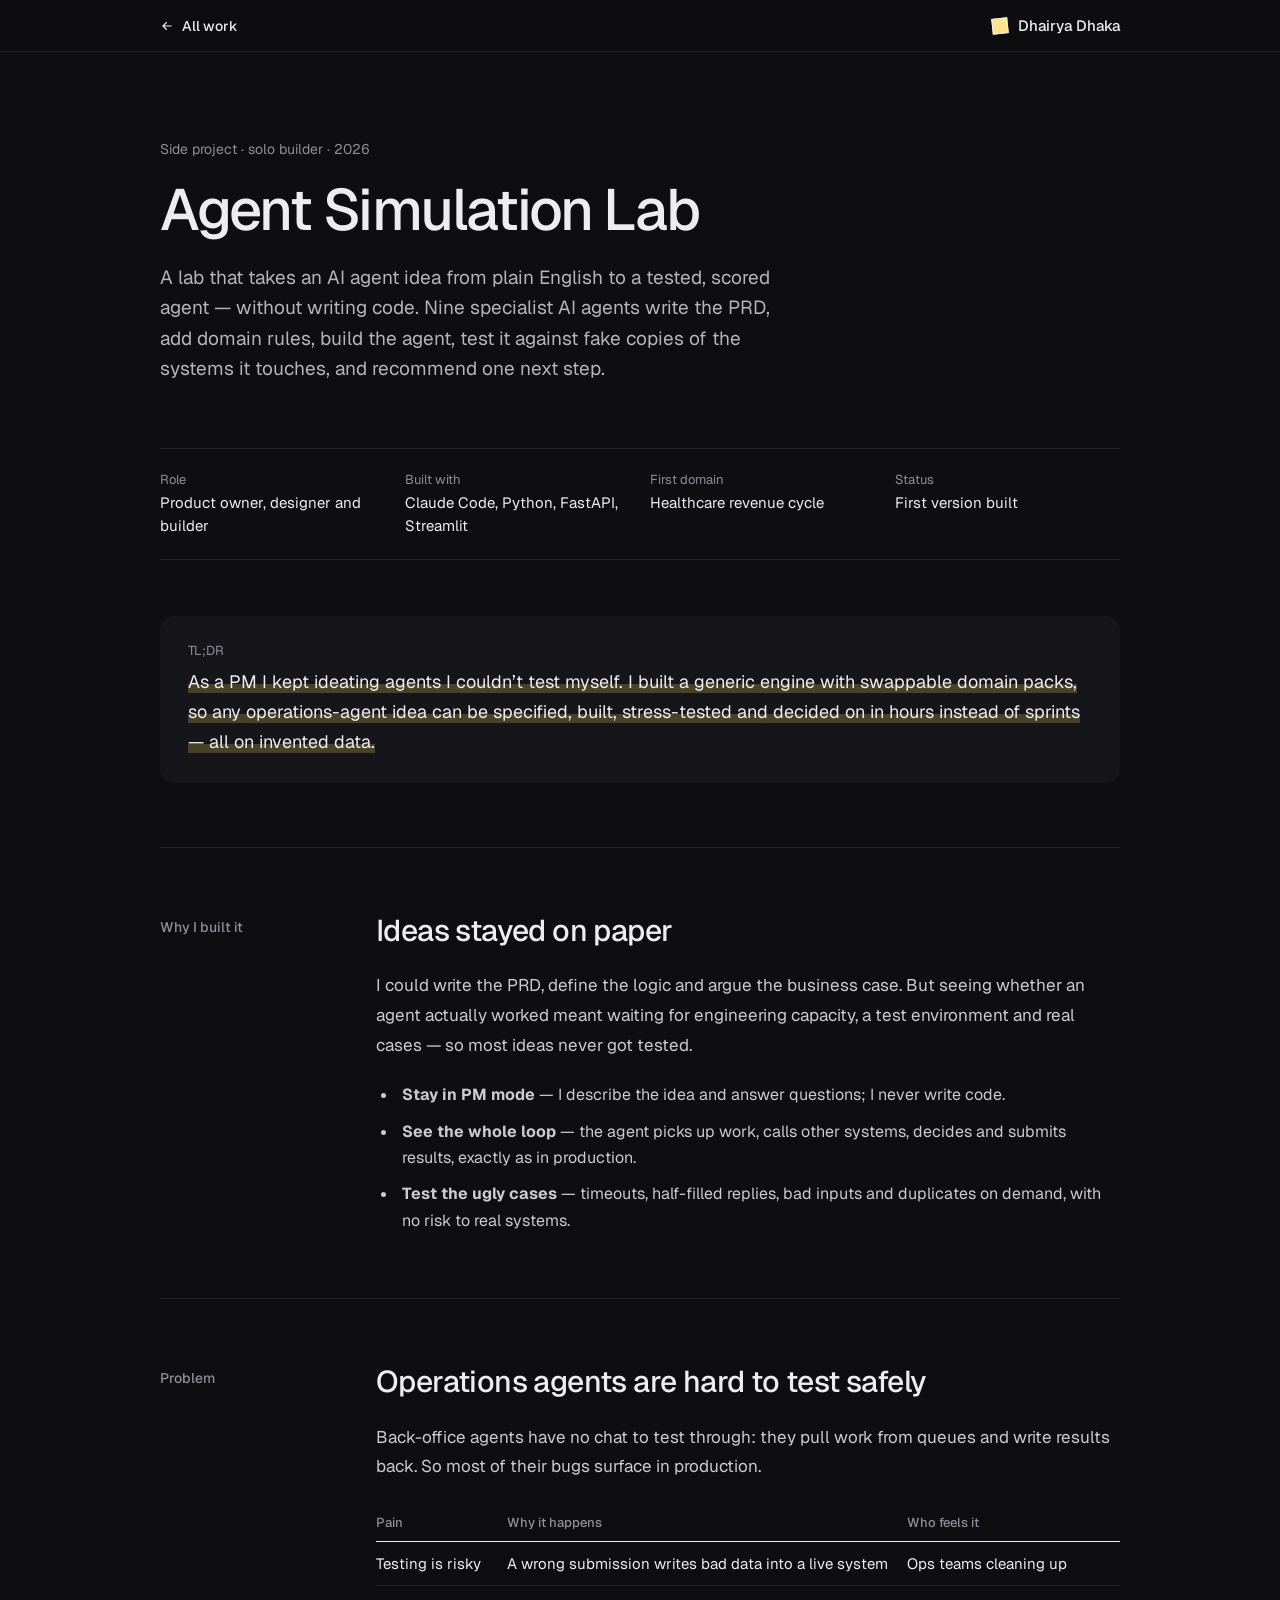
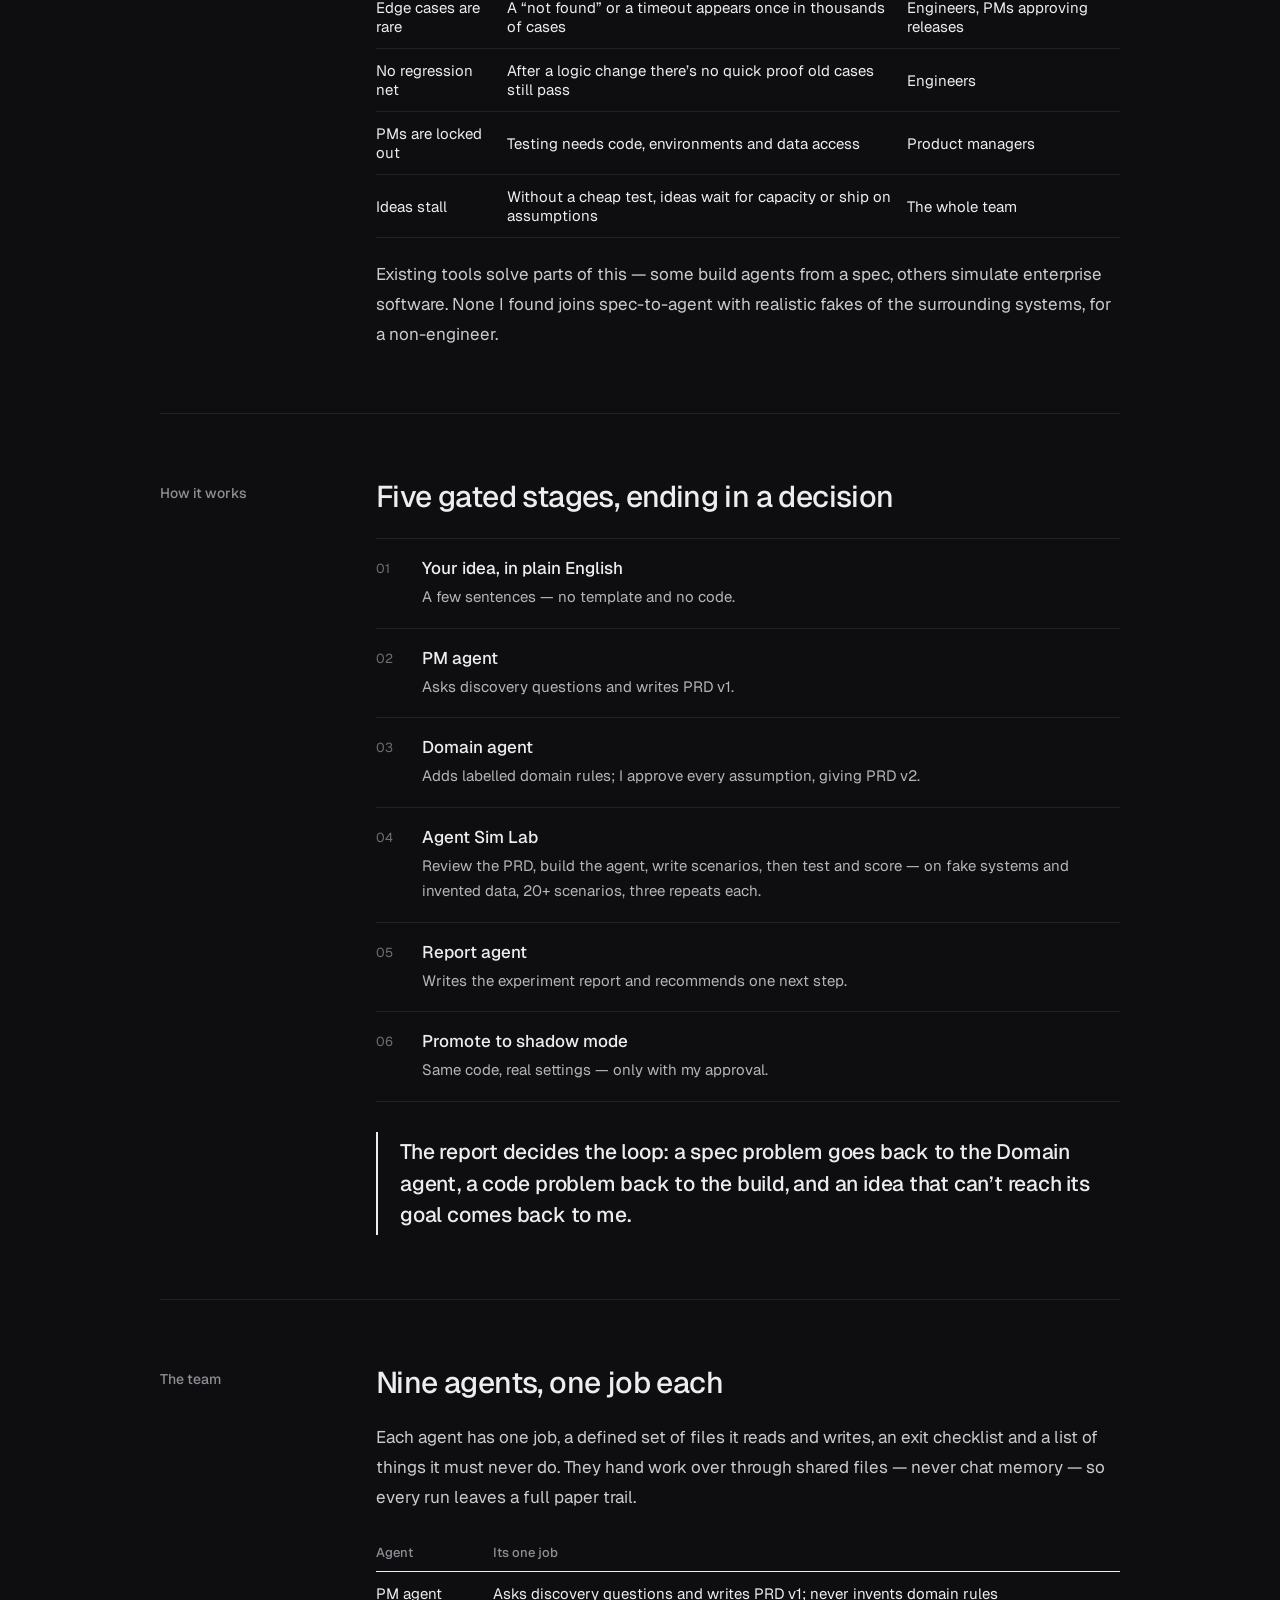
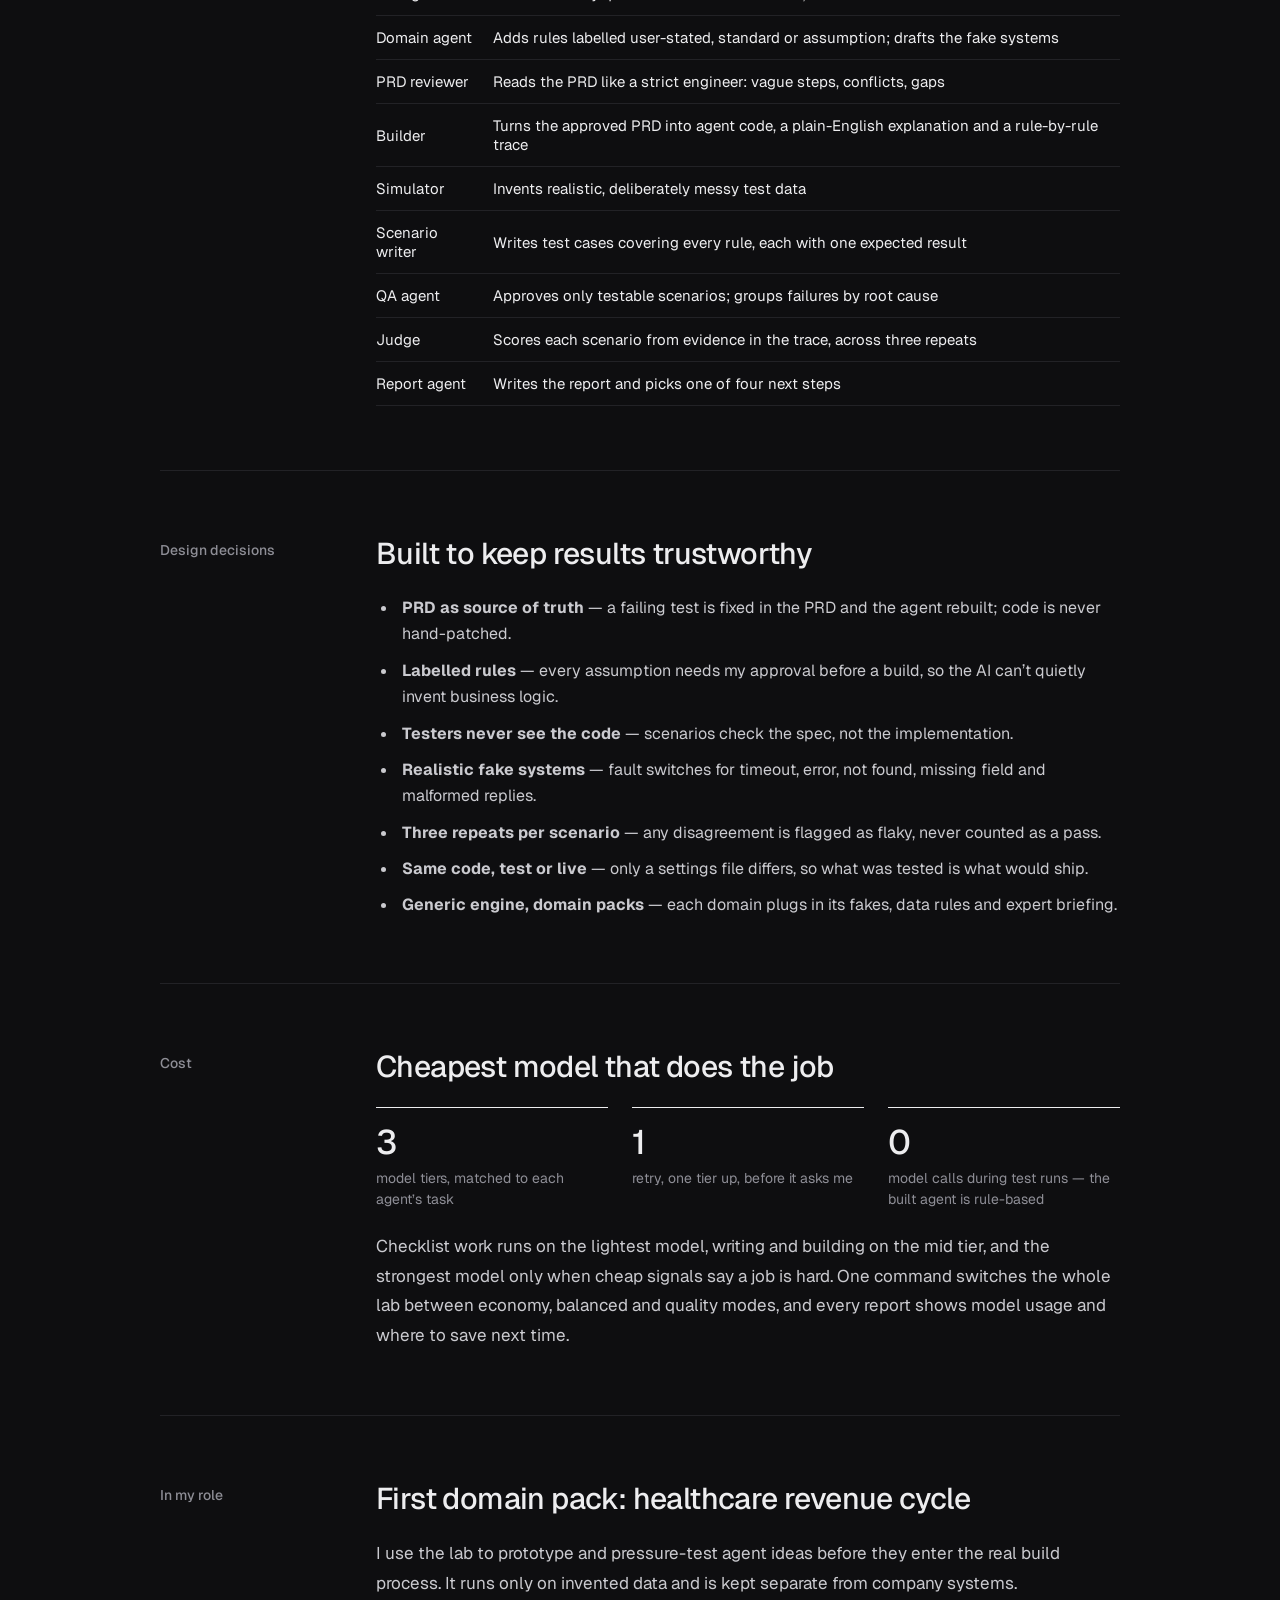
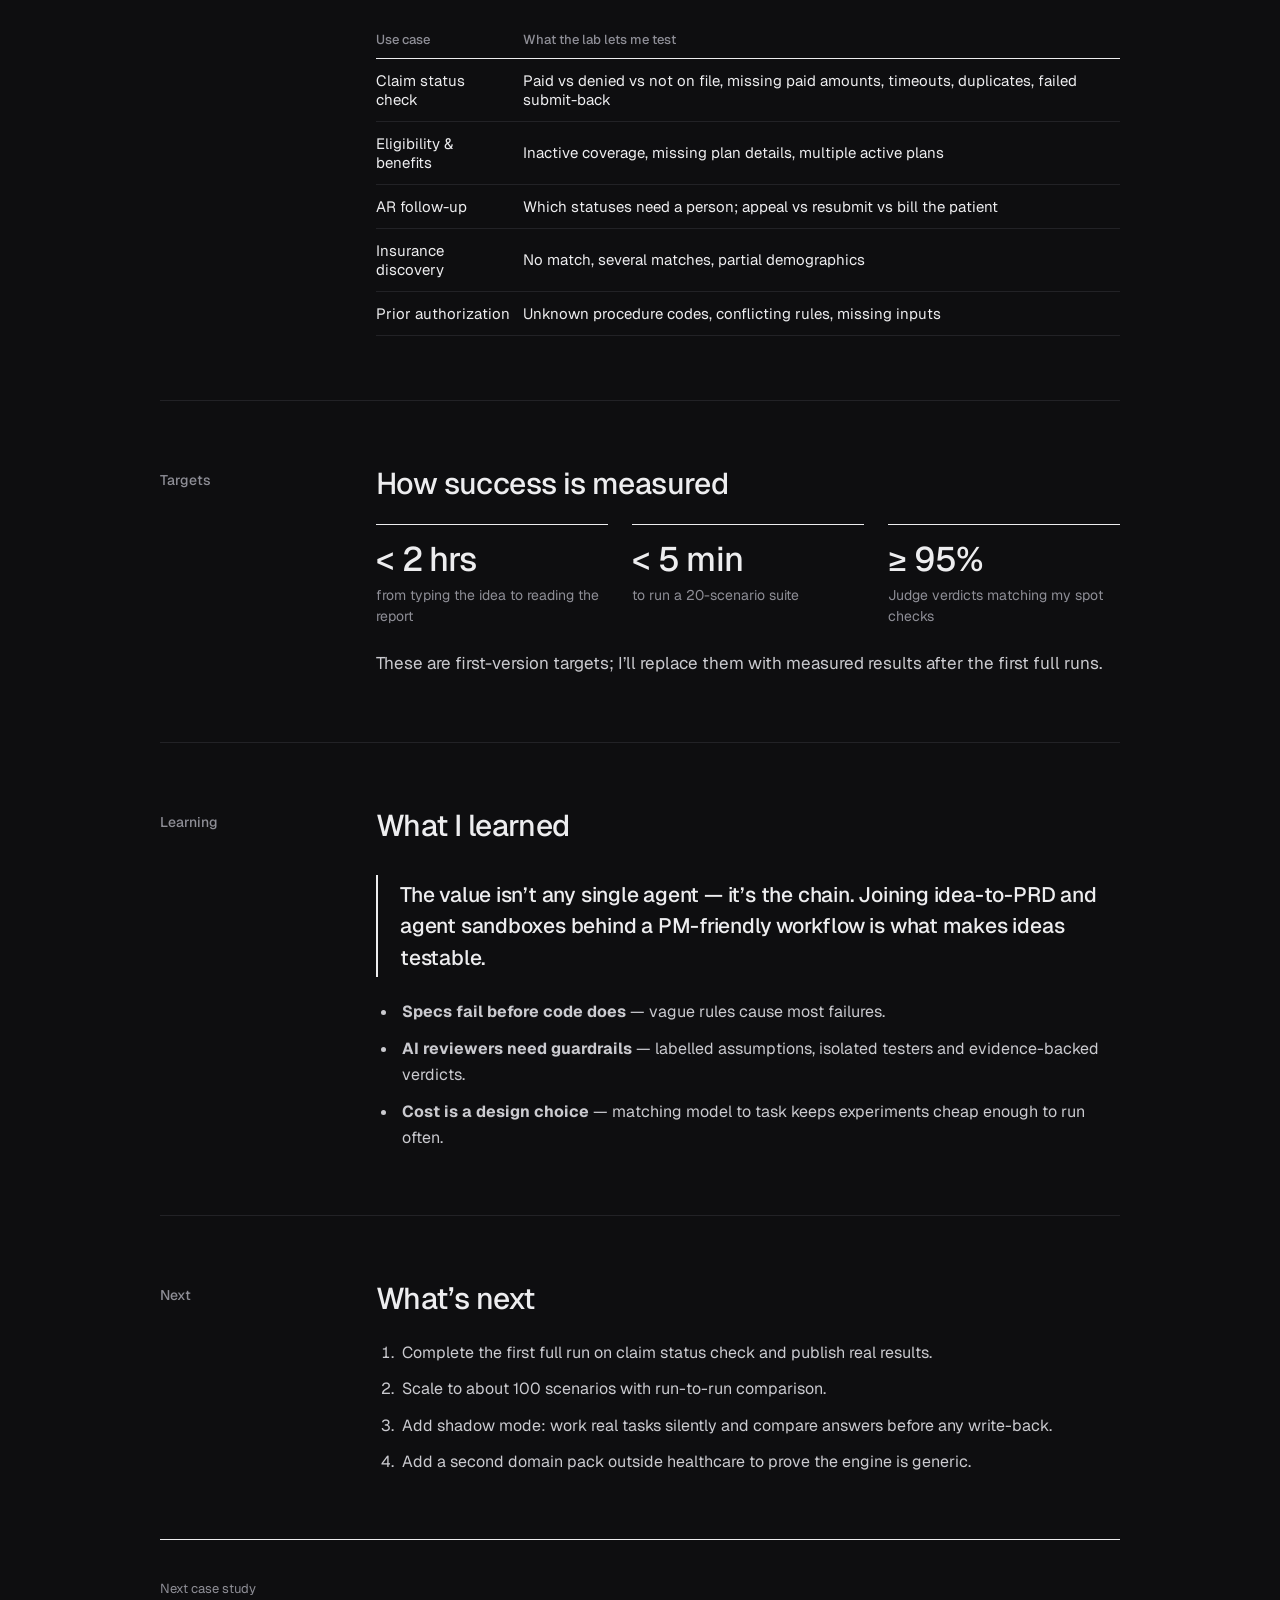
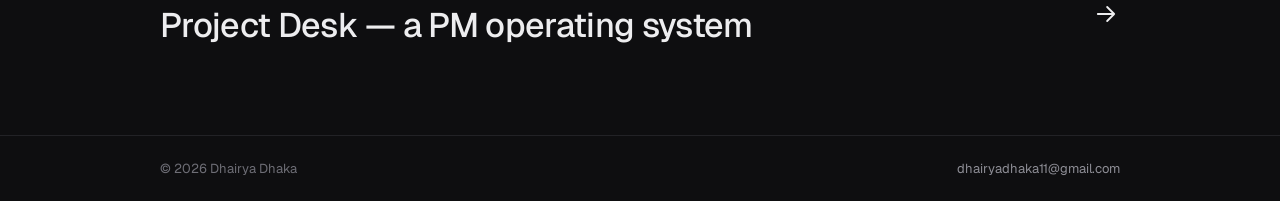
==== agent-simulation-lab-dark.html @ 40916e96 "Add files via upload" ====
<!doctype html>
<html lang="en">
<head>
<meta charset="utf-8">
<meta name="viewport" content="width=device-width, initial-scale=1">
<title>Agent Simulation Lab — Dhairya Dhaka</title>
<meta name="description" content="Dhairya Dhaka — Product Manager building AI agents for healthcare operations.">
<link rel="preconnect" href="https://fonts.googleapis.com">
<link href="https://fonts.googleapis.com/css2?family=Geist:wght@300;400;500;600&amp;display=swap" rel="stylesheet">
<style>
body{margin:0;background:#0E0E10}
html{scroll-behavior:smooth}
a{color:inherit}
.m-link{text-decoration:none;color:#8E8E96;transition:color .15s ease}
.m-link:hover{color:#EDEDEF}
.m-btn{transition:transform .2s ease}
.m-btn:hover{transform:translateY(-1px)}
.m-btn svg,.m-next svg{transition:transform .25s cubic-bezier(.2,.8,.2,1)}
.m-btn:hover svg{transform:translateX(-3px)}
.m-next:hover svg{transform:translateX(4px)}
.m-next .m-title{display:inline-block;transition:transform .35s cubic-bezier(.2,.8,.2,1)}
.m-next:hover .m-title{transform:translateX(6px)}
.h-up{animation:hUp .8s cubic-bezier(.2,.8,.2,1) backwards;animation-delay:var(--d,0s)}
@keyframes hUp{from{opacity:0;translate:0 18px}}
.ph-in{animation:phIn 1.1s cubic-bezier(.2,.8,.2,1) backwards .3s}
@keyframes phIn{from{clip-path:inset(100% 0 0 0 round 18px);scale:1.06}to{clip-path:inset(0 0 0 0 round 18px);scale:1}}
.m-progress{position:absolute;left:0;right:0;bottom:-1px;height:2px;background:#EDEDEF;transform:scaleX(0);transform-origin:0 50%}
.m-sec{position:relative}
.m-sec::before{content:"";position:absolute;left:0;top:-1px;height:1px;width:160px;background:#EDEDEF;transform:scaleX(0);transform-origin:left}
@supports (animation-timeline: scroll()){
.m-progress{animation:mProg linear both;animation-timeline:scroll(root)}
@keyframes mProg{to{transform:scaleX(1)}}
}
@supports (animation-timeline: view()){
.m-in{animation:mIn linear both;animation-timeline:view();animation-range:entry 0% cover 22%}
@keyframes mIn{from{opacity:0;translate:0 24px}to{opacity:1;translate:0 0}}
.m-sec::before{animation:mRule linear both;animation-timeline:view();animation-range:entry 10% cover 30%}
@keyframes mRule{to{transform:scaleX(1)}}
.m-st{animation:mIn linear both;animation-timeline:view();animation-range:entry calc(var(--i,0) * 5%) cover calc(18% + var(--i,0) * 5%)}
}
@media (prefers-reduced-motion: reduce){
html{scroll-behavior:auto}
*,*::before,*::after{animation:none !important;transition:none !important}
}
</style>
</head>
<body>
<div style="font-family: 'Geist', system-ui, sans-serif; color: #EDEDEF; background: #0E0E10; min-height: 100vh">

<header style="position: sticky; top: 0; z-index: 50; background: rgba(14,14,16,0.82); backdrop-filter: blur(10px); -webkit-backdrop-filter: blur(10px); border-bottom: 1px solid #222226">
<nav style="max-width: 960px; margin: 0 auto; padding: 16px 24px; display: flex; flex-wrap: wrap; justify-content: space-between; align-items: center; gap: 12px">
<a class="m-btn" href="dark.html" style="text-decoration: none; display: inline-flex; align-items: center; gap: 8px; font-size: 14px; font-weight: 500"><svg width="14" height="14" viewBox="0 0 24 24" fill="none" stroke="currentColor" stroke-width="2" stroke-linecap="round" stroke-linejoin="round" aria-hidden="true"><path d="M19 12H5M11 6l-6 6 6 6"></path></svg>All work</a>
<a href="dark.html" style="text-decoration: none; display: flex; align-items: center; gap: 10px; font-weight: 500; font-size: 15px"><span aria-hidden="true" style="width: 14px; height: 14px; background: #FFE58A; border: 1px solid #EDEDEF; rotate: -6deg"></span>Dhairya Dhaka</a>
</nav>
<div class="m-progress" aria-hidden="true"></div>
</header>

<main style="max-width: 960px; margin: 0 auto; padding: 0 24px">
<section style="padding: 88px 0 64px; display: flex; flex-wrap: wrap; gap: 40px; align-items: flex-end; justify-content: space-between">
<div style="flex: 1 1 480px; min-width: 0; display: flex; flex-direction: column; gap: 22px">
<span class="h-up" style="--d: .05s; font-size: 14px; color: #8E8E96">Side project · solo builder · 2026</span>
<h1 class="h-up" style="--d: .15s; margin: 0; font-size: clamp(38px, 5.4vw, 58px); font-weight: 500; line-height: 1.05; letter-spacing: -0.035em">Agent Simulation Lab</h1>
<p class="h-up" style="--d: .3s; margin: 0; font-size: 19px; line-height: 1.6; color: #B4B4BA; max-width: 620px">A lab that takes an AI agent idea from plain English to a tested, scored agent — without writing code. Nine specialist AI agents write the PRD, add domain rules, build the agent, test it against fake copies of the systems it touches, and recommend one next step.</p>
</div>

</section>

<dl class="h-up" style="--d: .45s; margin: 0 0 56px; display: grid; grid-template-columns: repeat(auto-fit, minmax(170px, 1fr)); gap: 20px; padding: 22px 0; border-top: 1px solid #222226; border-bottom: 1px solid #222226"><div><dt style="font-size: 13px; color: #8E8E96; margin-bottom: 4px">Role</dt><dd style="margin: 0; font-size: 15px; line-height: 1.5">Product owner, designer and builder</dd></div><div><dt style="font-size: 13px; color: #8E8E96; margin-bottom: 4px">Built with</dt><dd style="margin: 0; font-size: 15px; line-height: 1.5">Claude Code, Python, FastAPI, Streamlit</dd></div><div><dt style="font-size: 13px; color: #8E8E96; margin-bottom: 4px">First domain</dt><dd style="margin: 0; font-size: 15px; line-height: 1.5">Healthcare revenue cycle</dd></div><div><dt style="font-size: 13px; color: #8E8E96; margin-bottom: 4px">Status</dt><dd style="margin: 0; font-size: 15px; line-height: 1.5">First version built</dd></div></dl>

<div class="h-up" style="--d: .55s; margin-bottom: 64px; background: #16161A; border-radius: 14px; padding: 26px 28px; display: flex; flex-direction: column; gap: 8px">
<span style="font-size: 13px; color: #8E8E96">TL;DR</span>
<p style="margin: 0; font-size: 18px; line-height: 1.65"><span style="background: linear-gradient(transparent 62%, rgba(255,214,90,0.22) 62%)">As a PM I kept ideating agents I couldn’t test myself. I built a generic engine with swappable domain packs, so any operations-agent idea can be specified, built, stress-tested and decided on in hours instead of sprints — all on invented data.</span></p>
</div>

<section class="m-in m-sec" style="padding: 64px 0; border-top: 1px solid #222226; display: flex; flex-wrap: wrap; gap: 20px 56px">
<span style="flex: 0 0 160px; font-size: 14px; font-weight: 500; color: #8E8E96; padding-top: 6px">Why I built it</span>
<div style="flex: 1 1 520px; min-width: 0; display: flex; flex-direction: column; gap: 22px">
<h2 style="margin: 0; font-size: clamp(24px, 3vw, 30px); font-weight: 500; line-height: 1.25; letter-spacing: -0.02em">Ideas stayed on paper</h2>
<p style="margin: 0; font-size: 17px; line-height: 1.75; color: #CACACF">I could write the PRD, define the logic and argue the business case. But seeing whether an agent actually worked meant waiting for engineering capacity, a test environment and real cases — so most ideas never got tested.</p>
<ul style="margin: 0; padding-left: 22px; display: flex; flex-direction: column; gap: 10px; font-size: 16px; line-height: 1.65; color: #CACACF"><li style="padding-left: 4px"><strong>Stay in PM mode</strong> — I describe the idea and answer questions; I never write code.</li><li style="padding-left: 4px"><strong>See the whole loop</strong> — the agent picks up work, calls other systems, decides and submits results, exactly as in production.</li><li style="padding-left: 4px"><strong>Test the ugly cases</strong> — timeouts, half-filled replies, bad inputs and duplicates on demand, with no risk to real systems.</li></ul>
</div>
</section>
<section class="m-in m-sec" style="padding: 64px 0; border-top: 1px solid #222226; display: flex; flex-wrap: wrap; gap: 20px 56px">
<span style="flex: 0 0 160px; font-size: 14px; font-weight: 500; color: #8E8E96; padding-top: 6px">Problem</span>
<div style="flex: 1 1 520px; min-width: 0; display: flex; flex-direction: column; gap: 22px">
<h2 style="margin: 0; font-size: clamp(24px, 3vw, 30px); font-weight: 500; line-height: 1.25; letter-spacing: -0.02em">Operations agents are hard to test safely</h2>
<p style="margin: 0; font-size: 17px; line-height: 1.75; color: #CACACF">Back-office agents have no chat to test through: they pull work from queues and write results back. So most of their bugs surface in production.</p>
<div style="overflow-x: auto"><table style="width: 100%; border-collapse: collapse"><thead><tr><th scope="col" style="text-align: left; font-weight: 500; font-size: 13px; color: #8E8E96; padding: 10px 12px 10px 0; border-bottom: 1px solid #EDEDEF">Pain</th><th scope="col" style="text-align: left; font-weight: 500; font-size: 13px; color: #8E8E96; padding: 10px 12px 10px 0; border-bottom: 1px solid #EDEDEF">Why it happens</th><th scope="col" style="text-align: left; font-weight: 500; font-size: 13px; color: #8E8E96; padding: 10px 12px 10px 0; border-bottom: 1px solid #EDEDEF">Who feels it</th></tr></thead><tbody><tr><td style="padding: 12px 12px 12px 0; border-bottom: 1px solid #222226; font-size: 15px">Testing is risky</td><td style="padding: 12px 12px 12px 0; border-bottom: 1px solid #222226; font-size: 15px">A wrong submission writes bad data into a live system</td><td style="padding: 12px 12px 12px 0; border-bottom: 1px solid #222226; font-size: 15px">Ops teams cleaning up</td></tr><tr><td style="padding: 12px 12px 12px 0; border-bottom: 1px solid #222226; font-size: 15px">Edge cases are rare</td><td style="padding: 12px 12px 12px 0; border-bottom: 1px solid #222226; font-size: 15px">A “not found” or a timeout appears once in thousands of cases</td><td style="padding: 12px 12px 12px 0; border-bottom: 1px solid #222226; font-size: 15px">Engineers, PMs approving releases</td></tr><tr><td style="padding: 12px 12px 12px 0; border-bottom: 1px solid #222226; font-size: 15px">No regression net</td><td style="padding: 12px 12px 12px 0; border-bottom: 1px solid #222226; font-size: 15px">After a logic change there’s no quick proof old cases still pass</td><td style="padding: 12px 12px 12px 0; border-bottom: 1px solid #222226; font-size: 15px">Engineers</td></tr><tr><td style="padding: 12px 12px 12px 0; border-bottom: 1px solid #222226; font-size: 15px">PMs are locked out</td><td style="padding: 12px 12px 12px 0; border-bottom: 1px solid #222226; font-size: 15px">Testing needs code, environments and data access</td><td style="padding: 12px 12px 12px 0; border-bottom: 1px solid #222226; font-size: 15px">Product managers</td></tr><tr><td style="padding: 12px 12px 12px 0; border-bottom: 1px solid #222226; font-size: 15px">Ideas stall</td><td style="padding: 12px 12px 12px 0; border-bottom: 1px solid #222226; font-size: 15px">Without a cheap test, ideas wait for capacity or ship on assumptions</td><td style="padding: 12px 12px 12px 0; border-bottom: 1px solid #222226; font-size: 15px">The whole team</td></tr></tbody></table></div>
<p style="margin: 0; font-size: 17px; line-height: 1.75; color: #CACACF">Existing tools solve parts of this — some build agents from a spec, others simulate enterprise software. None I found joins spec-to-agent with realistic fakes of the surrounding systems, for a non-engineer.</p>
</div>
</section>
<section class="m-in m-sec" style="padding: 64px 0; border-top: 1px solid #222226; display: flex; flex-wrap: wrap; gap: 20px 56px">
<span style="flex: 0 0 160px; font-size: 14px; font-weight: 500; color: #8E8E96; padding-top: 6px">How it works</span>
<div style="flex: 1 1 520px; min-width: 0; display: flex; flex-direction: column; gap: 22px">
<h2 style="margin: 0; font-size: clamp(24px, 3vw, 30px); font-weight: 500; line-height: 1.25; letter-spacing: -0.02em">Five gated stages, ending in a decision</h2>
<ol style="margin: 0; padding: 0; list-style: none; border-top: 1px solid #222226"><li class="m-st" style="--i: 0; display: flex; gap: 18px; padding: 18px 0; border-bottom: 1px solid #222226"><span style="flex: 0 0 28px; font-size: 13px; color: #6E6E76; padding-top: 3px">01</span><span style="display: flex; flex-direction: column; gap: 6px"><span style="font-size: 17px; font-weight: 500">Your idea, in plain English</span><span style="font-size: 15px; line-height: 1.65; color: #B4B4BA">A few sentences — no template and no code.</span></span></li><li class="m-st" style="--i: 1; display: flex; gap: 18px; padding: 18px 0; border-bottom: 1px solid #222226"><span style="flex: 0 0 28px; font-size: 13px; color: #6E6E76; padding-top: 3px">02</span><span style="display: flex; flex-direction: column; gap: 6px"><span style="font-size: 17px; font-weight: 500">PM agent</span><span style="font-size: 15px; line-height: 1.65; color: #B4B4BA">Asks discovery questions and writes PRD v1.</span></span></li><li class="m-st" style="--i: 2; display: flex; gap: 18px; padding: 18px 0; border-bottom: 1px solid #222226"><span style="flex: 0 0 28px; font-size: 13px; color: #6E6E76; padding-top: 3px">03</span><span style="display: flex; flex-direction: column; gap: 6px"><span style="font-size: 17px; font-weight: 500">Domain agent</span><span style="font-size: 15px; line-height: 1.65; color: #B4B4BA">Adds labelled domain rules; I approve every assumption, giving PRD v2.</span></span></li><li class="m-st" style="--i: 3; display: flex; gap: 18px; padding: 18px 0; border-bottom: 1px solid #222226"><span style="flex: 0 0 28px; font-size: 13px; color: #6E6E76; padding-top: 3px">04</span><span style="display: flex; flex-direction: column; gap: 6px"><span style="font-size: 17px; font-weight: 500">Agent Sim Lab</span><span style="font-size: 15px; line-height: 1.65; color: #B4B4BA">Review the PRD, build the agent, write scenarios, then test and score — on fake systems and invented data, 20+ scenarios, three repeats each.</span></span></li><li class="m-st" style="--i: 4; display: flex; gap: 18px; padding: 18px 0; border-bottom: 1px solid #222226"><span style="flex: 0 0 28px; font-size: 13px; color: #6E6E76; padding-top: 3px">05</span><span style="display: flex; flex-direction: column; gap: 6px"><span style="font-size: 17px; font-weight: 500">Report agent</span><span style="font-size: 15px; line-height: 1.65; color: #B4B4BA">Writes the experiment report and recommends one next step.</span></span></li><li class="m-st" style="--i: 5; display: flex; gap: 18px; padding: 18px 0; border-bottom: 1px solid #222226"><span style="flex: 0 0 28px; font-size: 13px; color: #6E6E76; padding-top: 3px">06</span><span style="display: flex; flex-direction: column; gap: 6px"><span style="font-size: 17px; font-weight: 500">Promote to shadow mode</span><span style="font-size: 15px; line-height: 1.65; color: #B4B4BA">Same code, real settings — only with my approval.</span></span></li></ol>
<blockquote style="margin: 8px 0 0; padding: 4px 0 4px 22px; border-left: 2px solid #EDEDEF; font-size: 21px; line-height: 1.5; font-weight: 500; letter-spacing: -0.01em; color: #EDEDEF">The report decides the loop: a spec problem goes back to the Domain agent, a code problem back to the build, and an idea that can’t reach its goal comes back to me.</blockquote>
</div>
</section>
<section class="m-in m-sec" style="padding: 64px 0; border-top: 1px solid #222226; display: flex; flex-wrap: wrap; gap: 20px 56px">
<span style="flex: 0 0 160px; font-size: 14px; font-weight: 500; color: #8E8E96; padding-top: 6px">The team</span>
<div style="flex: 1 1 520px; min-width: 0; display: flex; flex-direction: column; gap: 22px">
<h2 style="margin: 0; font-size: clamp(24px, 3vw, 30px); font-weight: 500; line-height: 1.25; letter-spacing: -0.02em">Nine agents, one job each</h2>
<p style="margin: 0; font-size: 17px; line-height: 1.75; color: #CACACF">Each agent has one job, a defined set of files it reads and writes, an exit checklist and a list of things it must never do. They hand work over through shared files — never chat memory — so every run leaves a full paper trail.</p>
<div style="overflow-x: auto"><table style="width: 100%; border-collapse: collapse"><thead><tr><th scope="col" style="text-align: left; font-weight: 500; font-size: 13px; color: #8E8E96; padding: 10px 12px 10px 0; border-bottom: 1px solid #EDEDEF">Agent</th><th scope="col" style="text-align: left; font-weight: 500; font-size: 13px; color: #8E8E96; padding: 10px 12px 10px 0; border-bottom: 1px solid #EDEDEF">Its one job</th></tr></thead><tbody><tr><td style="padding: 12px 12px 12px 0; border-bottom: 1px solid #222226; font-size: 15px">PM agent</td><td style="padding: 12px 12px 12px 0; border-bottom: 1px solid #222226; font-size: 15px">Asks discovery questions and writes PRD v1; never invents domain rules</td></tr><tr><td style="padding: 12px 12px 12px 0; border-bottom: 1px solid #222226; font-size: 15px">Domain agent</td><td style="padding: 12px 12px 12px 0; border-bottom: 1px solid #222226; font-size: 15px">Adds rules labelled user-stated, standard or assumption; drafts the fake systems</td></tr><tr><td style="padding: 12px 12px 12px 0; border-bottom: 1px solid #222226; font-size: 15px">PRD reviewer</td><td style="padding: 12px 12px 12px 0; border-bottom: 1px solid #222226; font-size: 15px">Reads the PRD like a strict engineer: vague steps, conflicts, gaps</td></tr><tr><td style="padding: 12px 12px 12px 0; border-bottom: 1px solid #222226; font-size: 15px">Builder</td><td style="padding: 12px 12px 12px 0; border-bottom: 1px solid #222226; font-size: 15px">Turns the approved PRD into agent code, a plain-English explanation and a rule-by-rule trace</td></tr><tr><td style="padding: 12px 12px 12px 0; border-bottom: 1px solid #222226; font-size: 15px">Simulator</td><td style="padding: 12px 12px 12px 0; border-bottom: 1px solid #222226; font-size: 15px">Invents realistic, deliberately messy test data</td></tr><tr><td style="padding: 12px 12px 12px 0; border-bottom: 1px solid #222226; font-size: 15px">Scenario writer</td><td style="padding: 12px 12px 12px 0; border-bottom: 1px solid #222226; font-size: 15px">Writes test cases covering every rule, each with one expected result</td></tr><tr><td style="padding: 12px 12px 12px 0; border-bottom: 1px solid #222226; font-size: 15px">QA agent</td><td style="padding: 12px 12px 12px 0; border-bottom: 1px solid #222226; font-size: 15px">Approves only testable scenarios; groups failures by root cause</td></tr><tr><td style="padding: 12px 12px 12px 0; border-bottom: 1px solid #222226; font-size: 15px">Judge</td><td style="padding: 12px 12px 12px 0; border-bottom: 1px solid #222226; font-size: 15px">Scores each scenario from evidence in the trace, across three repeats</td></tr><tr><td style="padding: 12px 12px 12px 0; border-bottom: 1px solid #222226; font-size: 15px">Report agent</td><td style="padding: 12px 12px 12px 0; border-bottom: 1px solid #222226; font-size: 15px">Writes the report and picks one of four next steps</td></tr></tbody></table></div>
</div>
</section>
<section class="m-in m-sec" style="padding: 64px 0; border-top: 1px solid #222226; display: flex; flex-wrap: wrap; gap: 20px 56px">
<span style="flex: 0 0 160px; font-size: 14px; font-weight: 500; color: #8E8E96; padding-top: 6px">Design decisions</span>
<div style="flex: 1 1 520px; min-width: 0; display: flex; flex-direction: column; gap: 22px">
<h2 style="margin: 0; font-size: clamp(24px, 3vw, 30px); font-weight: 500; line-height: 1.25; letter-spacing: -0.02em">Built to keep results trustworthy</h2>
<ul style="margin: 0; padding-left: 22px; display: flex; flex-direction: column; gap: 10px; font-size: 16px; line-height: 1.65; color: #CACACF"><li style="padding-left: 4px"><strong>PRD as source of truth</strong> — a failing test is fixed in the PRD and the agent rebuilt; code is never hand-patched.</li><li style="padding-left: 4px"><strong>Labelled rules</strong> — every assumption needs my approval before a build, so the AI can’t quietly invent business logic.</li><li style="padding-left: 4px"><strong>Testers never see the code</strong> — scenarios check the spec, not the implementation.</li><li style="padding-left: 4px"><strong>Realistic fake systems</strong> — fault switches for timeout, error, not found, missing field and malformed replies.</li><li style="padding-left: 4px"><strong>Three repeats per scenario</strong> — any disagreement is flagged as flaky, never counted as a pass.</li><li style="padding-left: 4px"><strong>Same code, test or live</strong> — only a settings file differs, so what was tested is what would ship.</li><li style="padding-left: 4px"><strong>Generic engine, domain packs</strong> — each domain plugs in its fakes, data rules and expert briefing.</li></ul>
</div>
</section>
<section class="m-in m-sec" style="padding: 64px 0; border-top: 1px solid #222226; display: flex; flex-wrap: wrap; gap: 20px 56px">
<span style="flex: 0 0 160px; font-size: 14px; font-weight: 500; color: #8E8E96; padding-top: 6px">Cost</span>
<div style="flex: 1 1 520px; min-width: 0; display: flex; flex-direction: column; gap: 22px">
<h2 style="margin: 0; font-size: clamp(24px, 3vw, 30px); font-weight: 500; line-height: 1.25; letter-spacing: -0.02em">Cheapest model that does the job</h2>
<div style="display: grid; grid-template-columns: repeat(auto-fit, minmax(170px, 1fr)); gap: 24px"><div class="m-st" style="--i: 0; display: flex; flex-direction: column; gap: 6px; padding-top: 16px; border-top: 1px solid #EDEDEF"><span style="font-size: clamp(26px, 3.2vw, 34px); font-weight: 500; letter-spacing: -0.02em; line-height: 1.1">3</span><span style="font-size: 14px; line-height: 1.5; color: #8E8E96">model tiers, matched to each agent’s task</span></div><div class="m-st" style="--i: 1; display: flex; flex-direction: column; gap: 6px; padding-top: 16px; border-top: 1px solid #EDEDEF"><span style="font-size: clamp(26px, 3.2vw, 34px); font-weight: 500; letter-spacing: -0.02em; line-height: 1.1">1</span><span style="font-size: 14px; line-height: 1.5; color: #8E8E96">retry, one tier up, before it asks me</span></div><div class="m-st" style="--i: 2; display: flex; flex-direction: column; gap: 6px; padding-top: 16px; border-top: 1px solid #EDEDEF"><span style="font-size: clamp(26px, 3.2vw, 34px); font-weight: 500; letter-spacing: -0.02em; line-height: 1.1">0</span><span style="font-size: 14px; line-height: 1.5; color: #8E8E96">model calls during test runs — the built agent is rule-based</span></div></div>
<p style="margin: 0; font-size: 17px; line-height: 1.75; color: #CACACF">Checklist work runs on the lightest model, writing and building on the mid tier, and the strongest model only when cheap signals say a job is hard. One command switches the whole lab between economy, balanced and quality modes, and every report shows model usage and where to save next time.</p>
</div>
</section>
<section class="m-in m-sec" style="padding: 64px 0; border-top: 1px solid #222226; display: flex; flex-wrap: wrap; gap: 20px 56px">
<span style="flex: 0 0 160px; font-size: 14px; font-weight: 500; color: #8E8E96; padding-top: 6px">In my role</span>
<div style="flex: 1 1 520px; min-width: 0; display: flex; flex-direction: column; gap: 22px">
<h2 style="margin: 0; font-size: clamp(24px, 3vw, 30px); font-weight: 500; line-height: 1.25; letter-spacing: -0.02em">First domain pack: healthcare revenue cycle</h2>
<p style="margin: 0; font-size: 17px; line-height: 1.75; color: #CACACF">I use the lab to prototype and pressure-test agent ideas before they enter the real build process. It runs only on invented data and is kept separate from company systems.</p>
<div style="overflow-x: auto"><table style="width: 100%; border-collapse: collapse"><thead><tr><th scope="col" style="text-align: left; font-weight: 500; font-size: 13px; color: #8E8E96; padding: 10px 12px 10px 0; border-bottom: 1px solid #EDEDEF">Use case</th><th scope="col" style="text-align: left; font-weight: 500; font-size: 13px; color: #8E8E96; padding: 10px 12px 10px 0; border-bottom: 1px solid #EDEDEF">What the lab lets me test</th></tr></thead><tbody><tr><td style="padding: 12px 12px 12px 0; border-bottom: 1px solid #222226; font-size: 15px">Claim status check</td><td style="padding: 12px 12px 12px 0; border-bottom: 1px solid #222226; font-size: 15px">Paid vs denied vs not on file, missing paid amounts, timeouts, duplicates, failed submit-back</td></tr><tr><td style="padding: 12px 12px 12px 0; border-bottom: 1px solid #222226; font-size: 15px">Eligibility &amp; benefits</td><td style="padding: 12px 12px 12px 0; border-bottom: 1px solid #222226; font-size: 15px">Inactive coverage, missing plan details, multiple active plans</td></tr><tr><td style="padding: 12px 12px 12px 0; border-bottom: 1px solid #222226; font-size: 15px">AR follow-up</td><td style="padding: 12px 12px 12px 0; border-bottom: 1px solid #222226; font-size: 15px">Which statuses need a person; appeal vs resubmit vs bill the patient</td></tr><tr><td style="padding: 12px 12px 12px 0; border-bottom: 1px solid #222226; font-size: 15px">Insurance discovery</td><td style="padding: 12px 12px 12px 0; border-bottom: 1px solid #222226; font-size: 15px">No match, several matches, partial demographics</td></tr><tr><td style="padding: 12px 12px 12px 0; border-bottom: 1px solid #222226; font-size: 15px">Prior authorization</td><td style="padding: 12px 12px 12px 0; border-bottom: 1px solid #222226; font-size: 15px">Unknown procedure codes, conflicting rules, missing inputs</td></tr></tbody></table></div>
</div>
</section>
<section class="m-in m-sec" style="padding: 64px 0; border-top: 1px solid #222226; display: flex; flex-wrap: wrap; gap: 20px 56px">
<span style="flex: 0 0 160px; font-size: 14px; font-weight: 500; color: #8E8E96; padding-top: 6px">Targets</span>
<div style="flex: 1 1 520px; min-width: 0; display: flex; flex-direction: column; gap: 22px">
<h2 style="margin: 0; font-size: clamp(24px, 3vw, 30px); font-weight: 500; line-height: 1.25; letter-spacing: -0.02em">How success is measured</h2>
<div style="display: grid; grid-template-columns: repeat(auto-fit, minmax(170px, 1fr)); gap: 24px"><div class="m-st" style="--i: 0; display: flex; flex-direction: column; gap: 6px; padding-top: 16px; border-top: 1px solid #EDEDEF"><span style="font-size: clamp(26px, 3.2vw, 34px); font-weight: 500; letter-spacing: -0.02em; line-height: 1.1">< 2 hrs</span><span style="font-size: 14px; line-height: 1.5; color: #8E8E96">from typing the idea to reading the report</span></div><div class="m-st" style="--i: 1; display: flex; flex-direction: column; gap: 6px; padding-top: 16px; border-top: 1px solid #EDEDEF"><span style="font-size: clamp(26px, 3.2vw, 34px); font-weight: 500; letter-spacing: -0.02em; line-height: 1.1">< 5 min</span><span style="font-size: 14px; line-height: 1.5; color: #8E8E96">to run a 20-scenario suite</span></div><div class="m-st" style="--i: 2; display: flex; flex-direction: column; gap: 6px; padding-top: 16px; border-top: 1px solid #EDEDEF"><span style="font-size: clamp(26px, 3.2vw, 34px); font-weight: 500; letter-spacing: -0.02em; line-height: 1.1">≥ 95%</span><span style="font-size: 14px; line-height: 1.5; color: #8E8E96">Judge verdicts matching my spot checks</span></div></div>
<p style="margin: 0; font-size: 17px; line-height: 1.75; color: #CACACF">These are first-version targets; I’ll replace them with measured results after the first full runs.</p>
</div>
</section>
<section class="m-in m-sec" style="padding: 64px 0; border-top: 1px solid #222226; display: flex; flex-wrap: wrap; gap: 20px 56px">
<span style="flex: 0 0 160px; font-size: 14px; font-weight: 500; color: #8E8E96; padding-top: 6px">Learning</span>
<div style="flex: 1 1 520px; min-width: 0; display: flex; flex-direction: column; gap: 22px">
<h2 style="margin: 0; font-size: clamp(24px, 3vw, 30px); font-weight: 500; line-height: 1.25; letter-spacing: -0.02em">What I learned</h2>
<blockquote style="margin: 8px 0 0; padding: 4px 0 4px 22px; border-left: 2px solid #EDEDEF; font-size: 21px; line-height: 1.5; font-weight: 500; letter-spacing: -0.01em; color: #EDEDEF">The value isn’t any single agent — it’s the chain. Joining idea-to-PRD and agent sandboxes behind a PM-friendly workflow is what makes ideas testable.</blockquote>
<ul style="margin: 0; padding-left: 22px; display: flex; flex-direction: column; gap: 10px; font-size: 16px; line-height: 1.65; color: #CACACF"><li style="padding-left: 4px"><strong>Specs fail before code does</strong> — vague rules cause most failures.</li><li style="padding-left: 4px"><strong>AI reviewers need guardrails</strong> — labelled assumptions, isolated testers and evidence-backed verdicts.</li><li style="padding-left: 4px"><strong>Cost is a design choice</strong> — matching model to task keeps experiments cheap enough to run often.</li></ul>
</div>
</section>
<section class="m-in m-sec" style="padding: 64px 0; border-top: 1px solid #222226; display: flex; flex-wrap: wrap; gap: 20px 56px">
<span style="flex: 0 0 160px; font-size: 14px; font-weight: 500; color: #8E8E96; padding-top: 6px">Next</span>
<div style="flex: 1 1 520px; min-width: 0; display: flex; flex-direction: column; gap: 22px">
<h2 style="margin: 0; font-size: clamp(24px, 3vw, 30px); font-weight: 500; line-height: 1.25; letter-spacing: -0.02em">What’s next</h2>
<ol style="margin: 0; padding-left: 22px; display: flex; flex-direction: column; gap: 10px; font-size: 16px; line-height: 1.65; color: #CACACF"><li style="padding-left: 4px">Complete the first full run on claim status check and publish real results.</li><li style="padding-left: 4px">Scale to about 100 scenarios with run-to-run comparison.</li><li style="padding-left: 4px">Add shadow mode: work real tasks silently and compare answers before any write-back.</li><li style="padding-left: 4px">Add a second domain pack outside healthcare to prove the engine is generic.</li></ol>
</div>
</section>

<a class="m-next" href="project-desk-dark.html" style="text-decoration: none; display: flex; justify-content: space-between; align-items: center; gap: 16px; padding: 40px 0 88px; border-top: 1px solid #EDEDEF">
<span style="display: flex; flex-direction: column; gap: 6px"><span style="font-size: 13px; color: #8E8E96">Next case study</span><span class="m-title" style="font-size: clamp(24px, 3.4vw, 34px); font-weight: 500; letter-spacing: -0.02em">Project Desk — a PM operating system</span></span>
<svg width="28" height="28" viewBox="0 0 24 24" fill="none" stroke="currentColor" stroke-width="1.6" stroke-linecap="round" stroke-linejoin="round" aria-hidden="true"><path d="M5 12h14M13 6l6 6-6 6"></path></svg>
</a>
</main>

<footer style="border-top: 1px solid #222226">
<div style="max-width: 960px; margin: 0 auto; padding: 24px; display: flex; flex-wrap: wrap; justify-content: space-between; gap: 8px; font-size: 13px; color: #6E6E76">
<span>© 2026 Dhairya Dhaka</span>
<a class="m-link" href="mailto:dhairyadhaka11@gmail.com">dhairyadhaka11@gmail.com</a>
</div>
</footer>
</div>
</body>
</html>
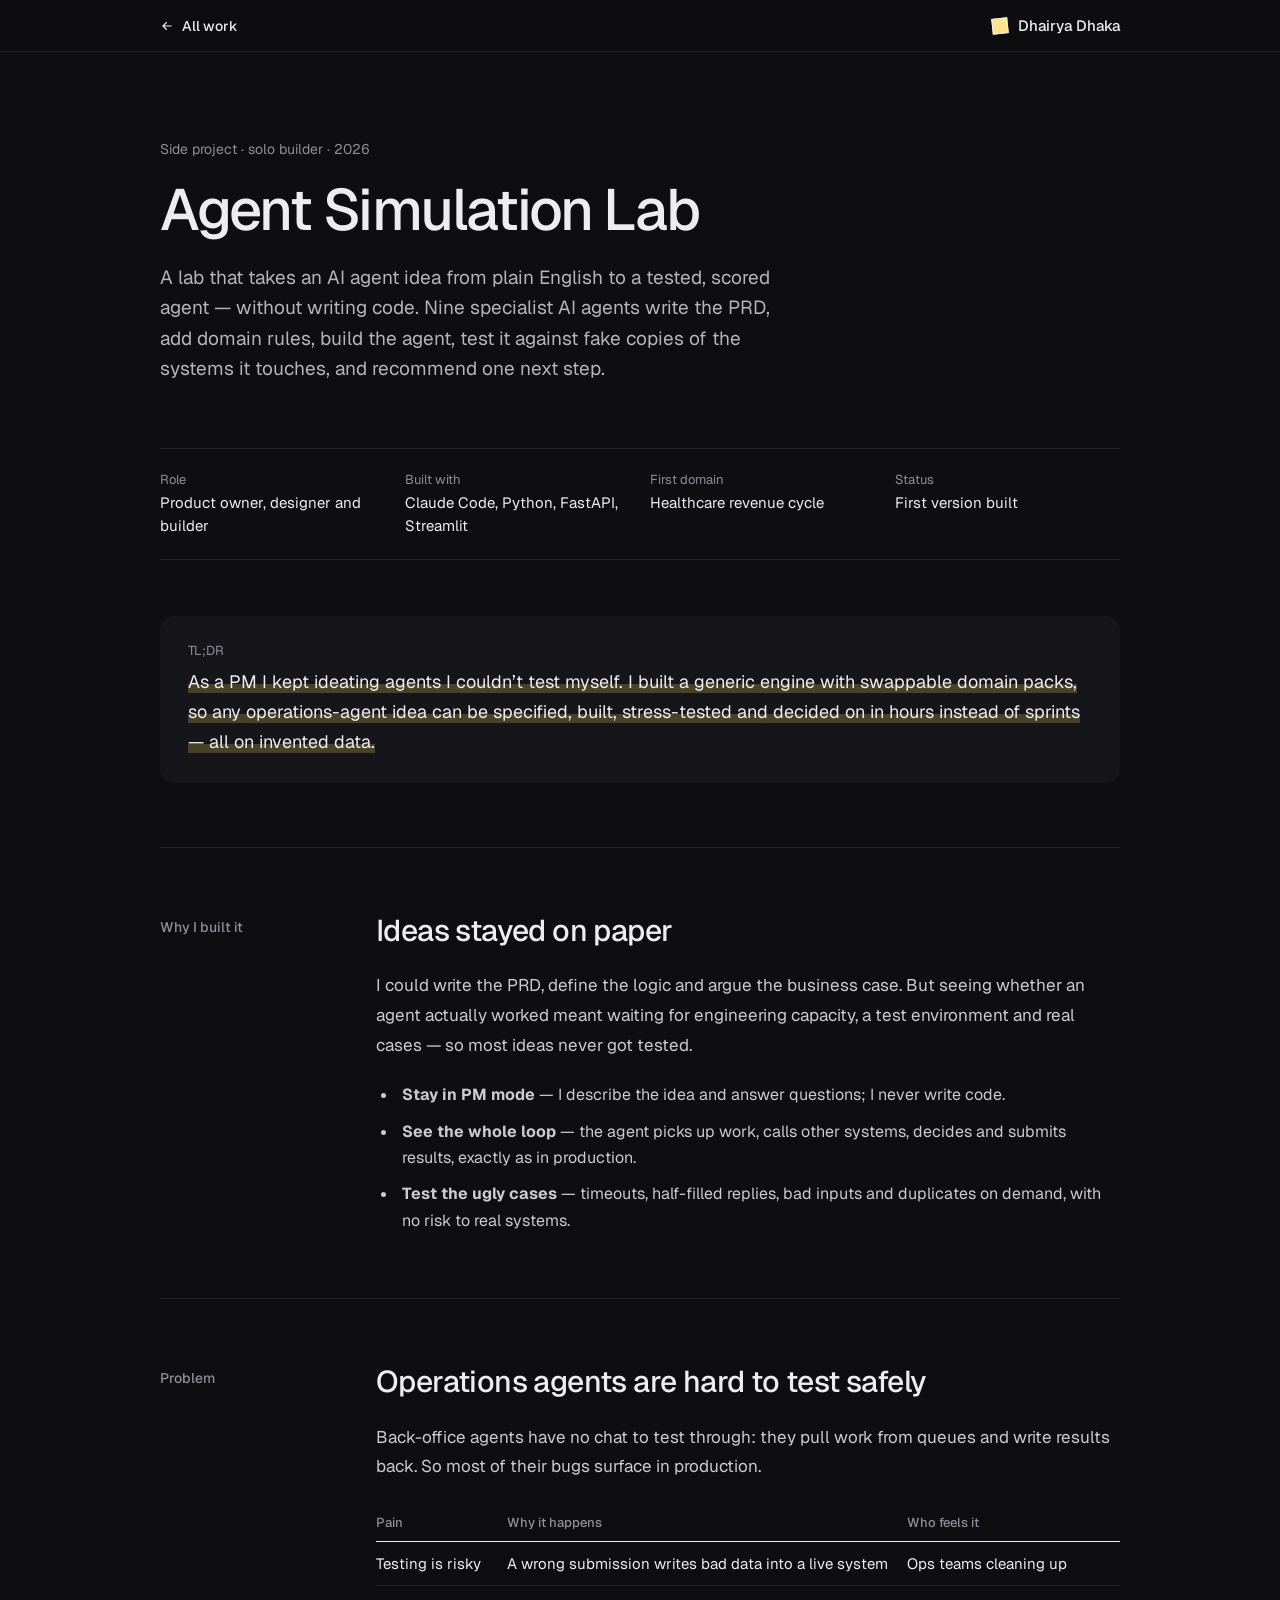
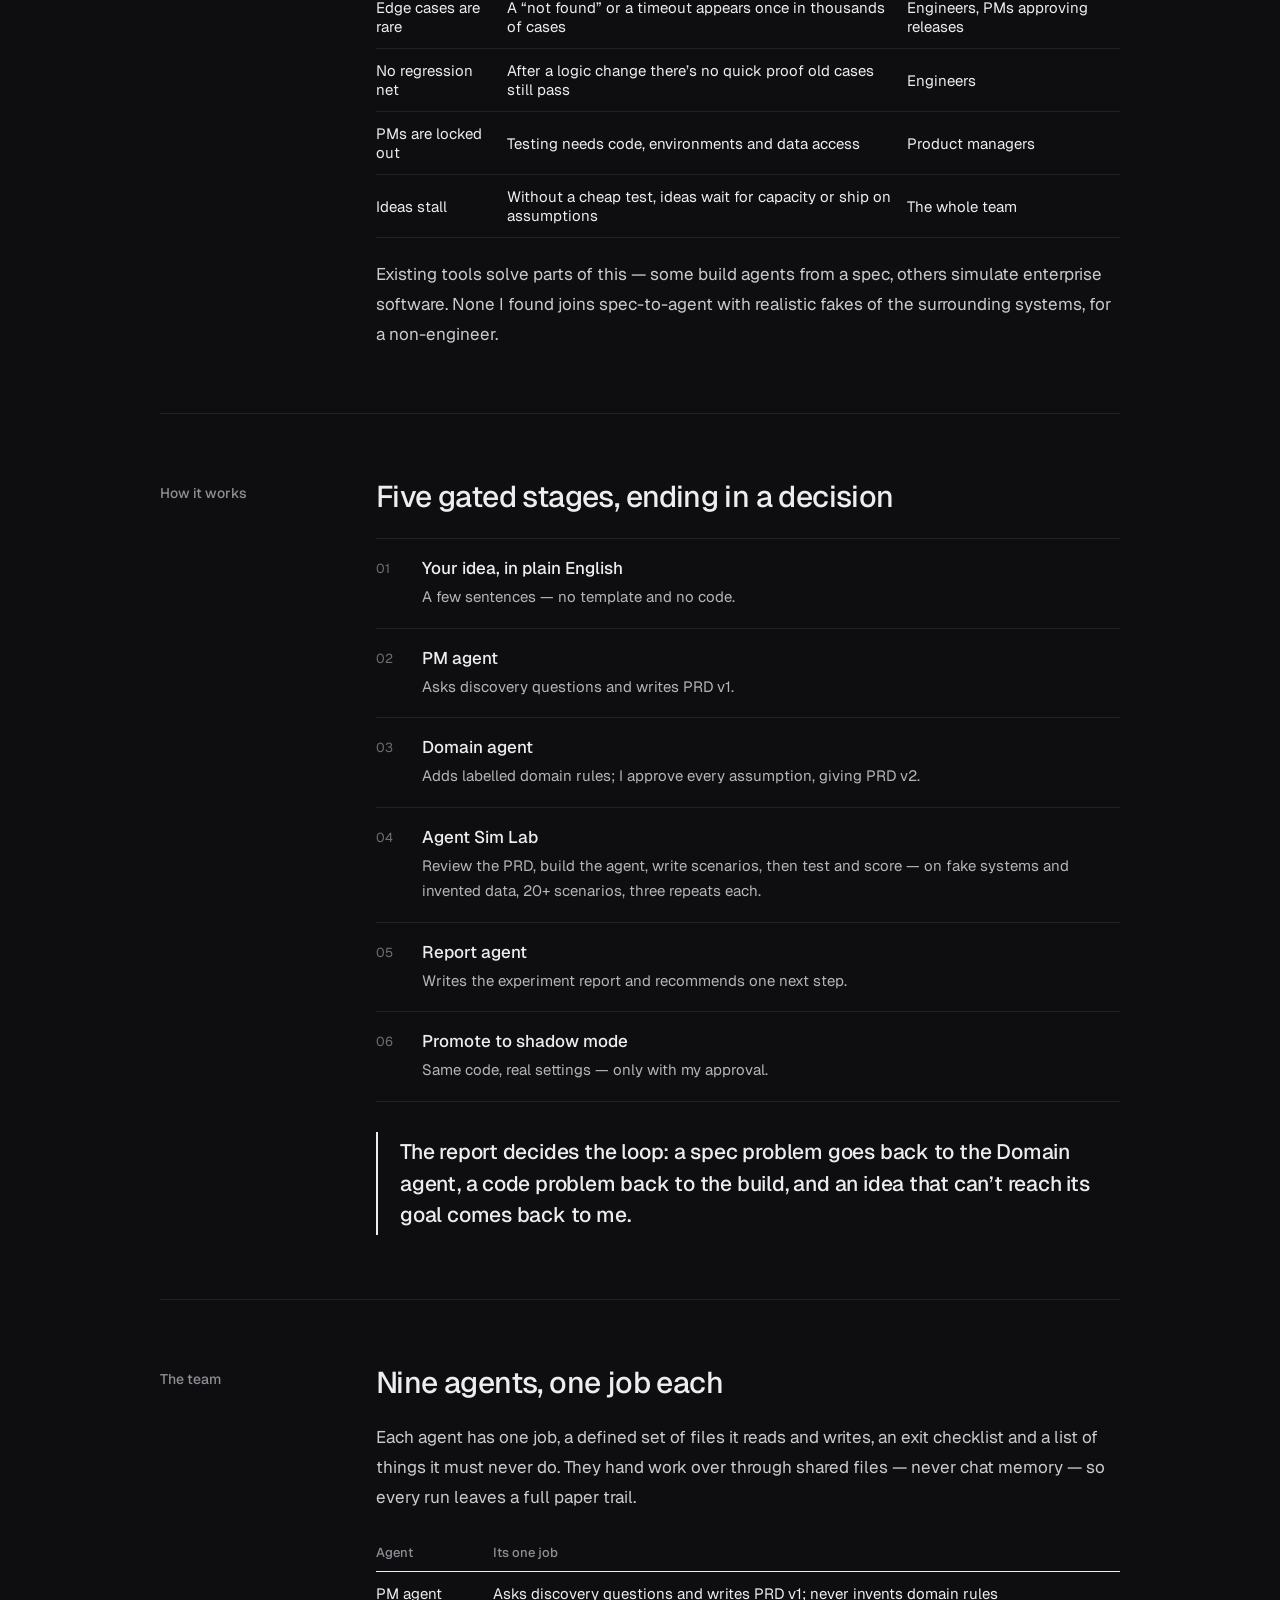
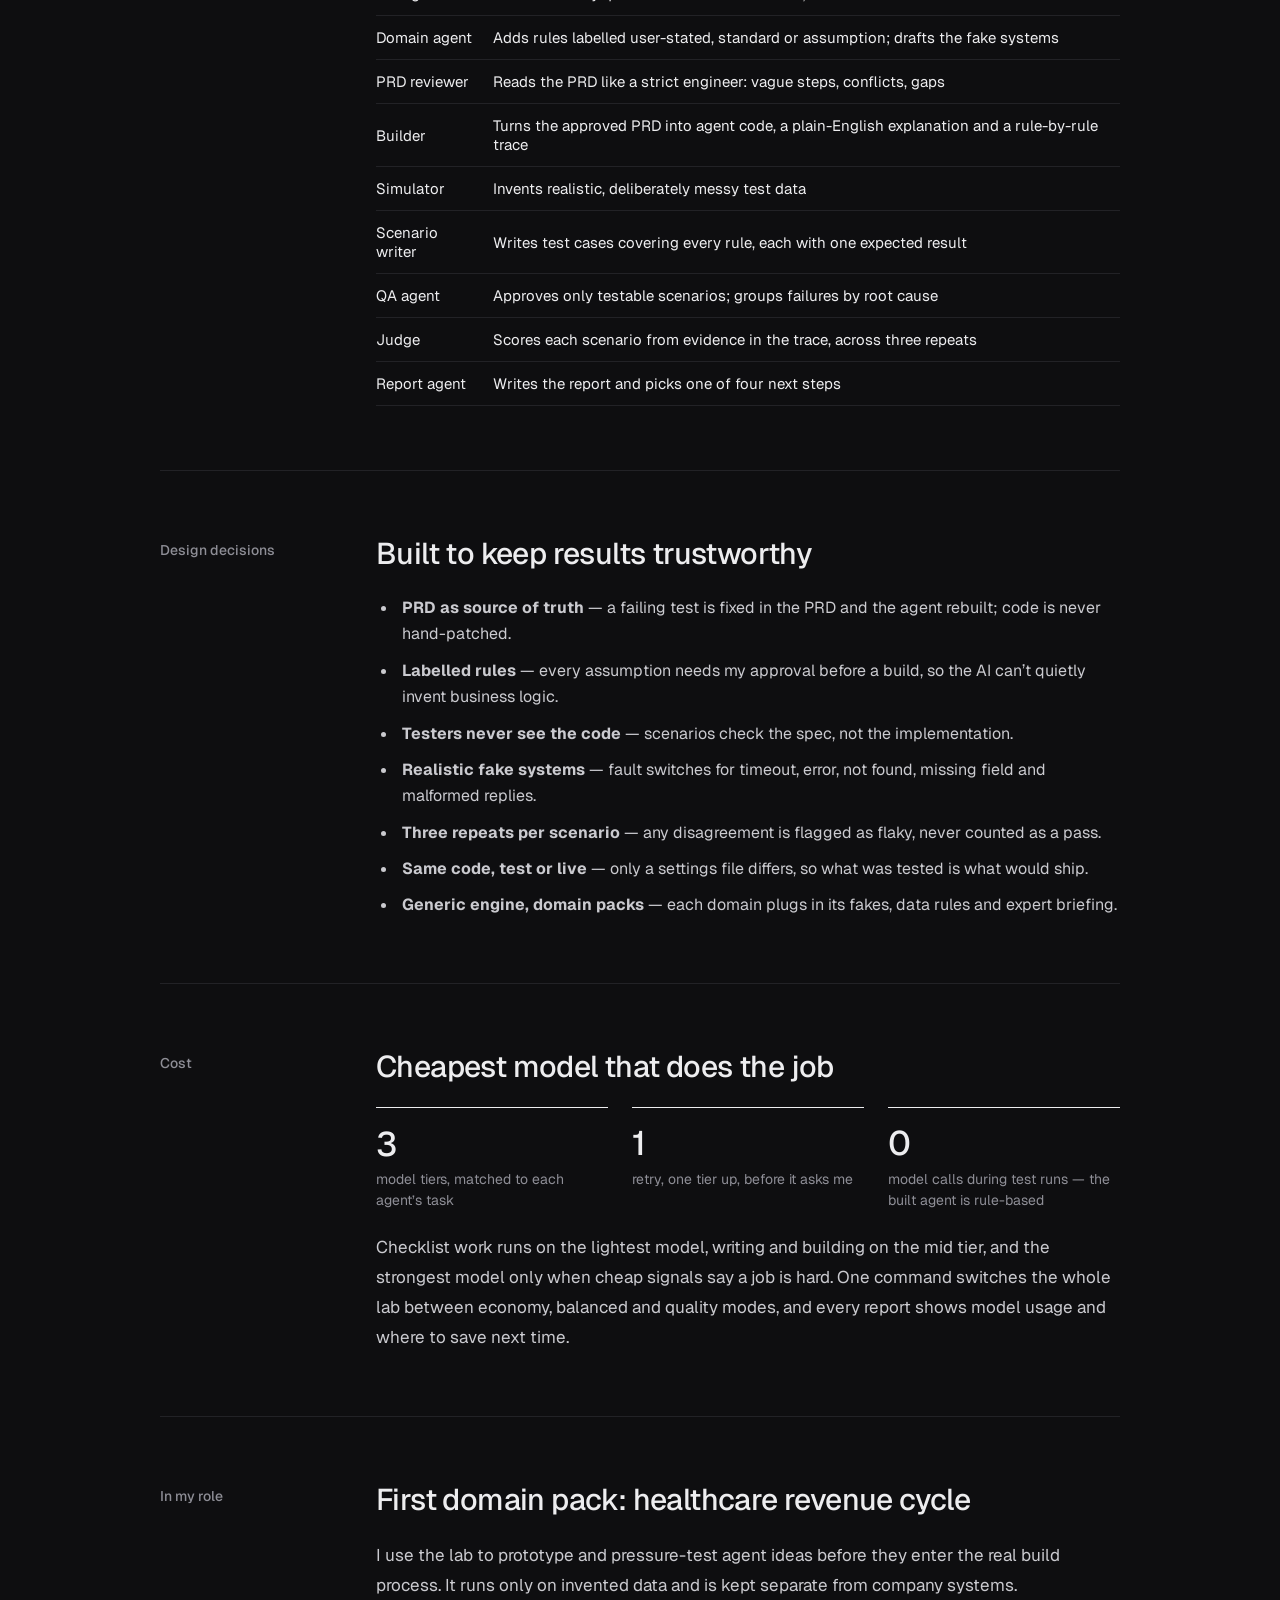
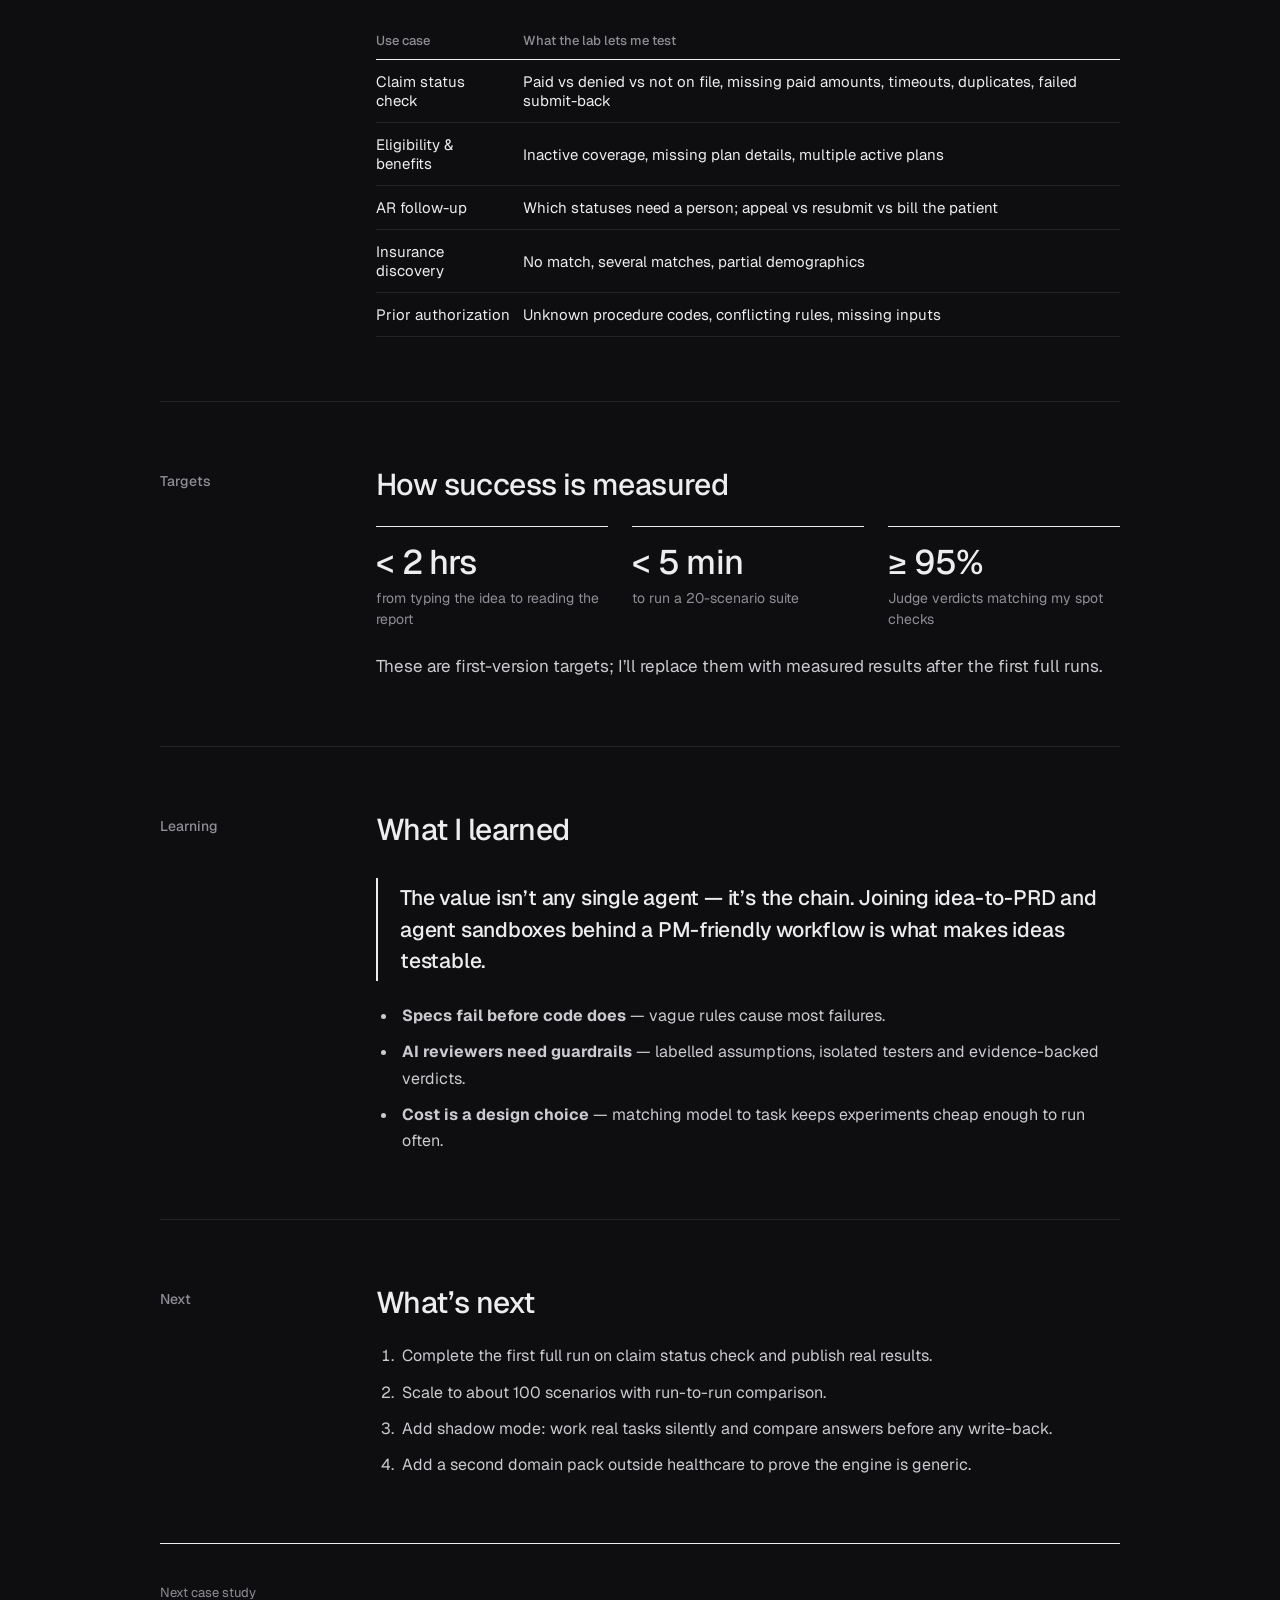
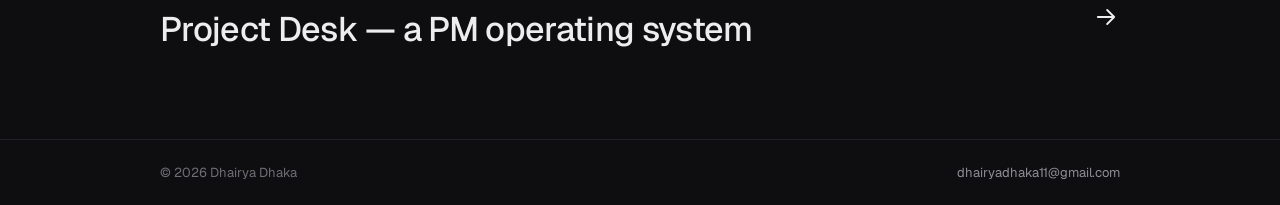
==== commit 6f8b9335: "Add rolling numbers, screenshot accordions, Approach player, Toolkit magnify and live FoodLit chart " ====
--- a/agent-simulation-lab-dark.html
+++ b/agent-simulation-lab-dark.html
@@ -7,7 +7,9 @@
 <meta name="description" content="Dhairya Dhaka — Product Manager building AI agents for healthcare operations.">
 <link rel="preconnect" href="https://fonts.googleapis.com">
 <link href="https://fonts.googleapis.com/css2?family=Geist:wght@300;400;500;600&amp;display=swap" rel="stylesheet">
+<link rel="stylesheet" href="assets/ui.css">
 <style>
+:root{--ui-ink:#EDEDEF;--ui-muted:#8E8E96;--ui-line:#222226;--ui-bar:#3A3A40;--ui-peak:#FFE58A;--ui-tip-bg:#EDEDEF;--ui-tip-ink:#0B0B0C}
 body{margin:0;background:#0E0E10}
 html{scroll-behavior:smooth}
 a{color:inherit}
@@ -69,7 +71,7 @@
 
 <div class="h-up" style="--d: .55s; margin-bottom: 64px; background: #16161A; border-radius: 14px; padding: 26px 28px; display: flex; flex-direction: column; gap: 8px">
 <span style="font-size: 13px; color: #8E8E96">TL;DR</span>
-<p style="margin: 0; font-size: 18px; line-height: 1.65"><span style="background: linear-gradient(transparent 62%, rgba(255,214,90,0.22) 62%)">As a PM I kept ideating agents I couldn’t test myself. I built a generic engine with swappable domain packs, so any operations-agent idea can be specified, built, stress-tested and decided on in hours instead of sprints — all on invented data.</span></p>
+<p data-ui-roll style="margin: 0; font-size: 18px; line-height: 1.65"><span style="background: linear-gradient(transparent 62%, rgba(255,214,90,0.22) 62%)">As a PM I kept ideating agents I couldn’t test myself. I built a generic engine with swappable domain packs, so any operations-agent idea can be specified, built, stress-tested and decided on in hours instead of sprints — all on invented data.</span></p>
 </div>
 
 <section class="m-in m-sec" style="padding: 64px 0; border-top: 1px solid #222226; display: flex; flex-wrap: wrap; gap: 20px 56px">
@@ -116,7 +118,7 @@
 <span style="flex: 0 0 160px; font-size: 14px; font-weight: 500; color: #8E8E96; padding-top: 6px">Cost</span>
 <div style="flex: 1 1 520px; min-width: 0; display: flex; flex-direction: column; gap: 22px">
 <h2 style="margin: 0; font-size: clamp(24px, 3vw, 30px); font-weight: 500; line-height: 1.25; letter-spacing: -0.02em">Cheapest model that does the job</h2>
-<div style="display: grid; grid-template-columns: repeat(auto-fit, minmax(170px, 1fr)); gap: 24px"><div class="m-st" style="--i: 0; display: flex; flex-direction: column; gap: 6px; padding-top: 16px; border-top: 1px solid #EDEDEF"><span style="font-size: clamp(26px, 3.2vw, 34px); font-weight: 500; letter-spacing: -0.02em; line-height: 1.1">3</span><span style="font-size: 14px; line-height: 1.5; color: #8E8E96">model tiers, matched to each agent’s task</span></div><div class="m-st" style="--i: 1; display: flex; flex-direction: column; gap: 6px; padding-top: 16px; border-top: 1px solid #EDEDEF"><span style="font-size: clamp(26px, 3.2vw, 34px); font-weight: 500; letter-spacing: -0.02em; line-height: 1.1">1</span><span style="font-size: 14px; line-height: 1.5; color: #8E8E96">retry, one tier up, before it asks me</span></div><div class="m-st" style="--i: 2; display: flex; flex-direction: column; gap: 6px; padding-top: 16px; border-top: 1px solid #EDEDEF"><span style="font-size: clamp(26px, 3.2vw, 34px); font-weight: 500; letter-spacing: -0.02em; line-height: 1.1">0</span><span style="font-size: 14px; line-height: 1.5; color: #8E8E96">model calls during test runs — the built agent is rule-based</span></div></div>
+<div style="display: grid; grid-template-columns: repeat(auto-fit, minmax(170px, 1fr)); gap: 24px"><div class="m-st" style="--i: 0; display: flex; flex-direction: column; gap: 6px; padding-top: 16px; border-top: 1px solid #EDEDEF"><span data-ui-roll="all" style="font-size: clamp(26px, 3.2vw, 34px); font-weight: 500; letter-spacing: -0.02em; line-height: 1.1">3</span><span style="font-size: 14px; line-height: 1.5; color: #8E8E96">model tiers, matched to each agent’s task</span></div><div class="m-st" style="--i: 1; display: flex; flex-direction: column; gap: 6px; padding-top: 16px; border-top: 1px solid #EDEDEF"><span data-ui-roll="all" style="font-size: clamp(26px, 3.2vw, 34px); font-weight: 500; letter-spacing: -0.02em; line-height: 1.1">1</span><span style="font-size: 14px; line-height: 1.5; color: #8E8E96">retry, one tier up, before it asks me</span></div><div class="m-st" style="--i: 2; display: flex; flex-direction: column; gap: 6px; padding-top: 16px; border-top: 1px solid #EDEDEF"><span data-ui-roll="all" style="font-size: clamp(26px, 3.2vw, 34px); font-weight: 500; letter-spacing: -0.02em; line-height: 1.1">0</span><span style="font-size: 14px; line-height: 1.5; color: #8E8E96">model calls during test runs — the built agent is rule-based</span></div></div>
 <p style="margin: 0; font-size: 17px; line-height: 1.75; color: #CACACF">Checklist work runs on the lightest model, writing and building on the mid tier, and the strongest model only when cheap signals say a job is hard. One command switches the whole lab between economy, balanced and quality modes, and every report shows model usage and where to save next time.</p>
 </div>
 </section>
@@ -132,7 +134,7 @@
 <span style="flex: 0 0 160px; font-size: 14px; font-weight: 500; color: #8E8E96; padding-top: 6px">Targets</span>
 <div style="flex: 1 1 520px; min-width: 0; display: flex; flex-direction: column; gap: 22px">
 <h2 style="margin: 0; font-size: clamp(24px, 3vw, 30px); font-weight: 500; line-height: 1.25; letter-spacing: -0.02em">How success is measured</h2>
-<div style="display: grid; grid-template-columns: repeat(auto-fit, minmax(170px, 1fr)); gap: 24px"><div class="m-st" style="--i: 0; display: flex; flex-direction: column; gap: 6px; padding-top: 16px; border-top: 1px solid #EDEDEF"><span style="font-size: clamp(26px, 3.2vw, 34px); font-weight: 500; letter-spacing: -0.02em; line-height: 1.1">< 2 hrs</span><span style="font-size: 14px; line-height: 1.5; color: #8E8E96">from typing the idea to reading the report</span></div><div class="m-st" style="--i: 1; display: flex; flex-direction: column; gap: 6px; padding-top: 16px; border-top: 1px solid #EDEDEF"><span style="font-size: clamp(26px, 3.2vw, 34px); font-weight: 500; letter-spacing: -0.02em; line-height: 1.1">< 5 min</span><span style="font-size: 14px; line-height: 1.5; color: #8E8E96">to run a 20-scenario suite</span></div><div class="m-st" style="--i: 2; display: flex; flex-direction: column; gap: 6px; padding-top: 16px; border-top: 1px solid #EDEDEF"><span style="font-size: clamp(26px, 3.2vw, 34px); font-weight: 500; letter-spacing: -0.02em; line-height: 1.1">≥ 95%</span><span style="font-size: 14px; line-height: 1.5; color: #8E8E96">Judge verdicts matching my spot checks</span></div></div>
+<div style="display: grid; grid-template-columns: repeat(auto-fit, minmax(170px, 1fr)); gap: 24px"><div class="m-st" style="--i: 0; display: flex; flex-direction: column; gap: 6px; padding-top: 16px; border-top: 1px solid #EDEDEF"><span data-ui-roll="all" style="font-size: clamp(26px, 3.2vw, 34px); font-weight: 500; letter-spacing: -0.02em; line-height: 1.1">< 2 hrs</span><span style="font-size: 14px; line-height: 1.5; color: #8E8E96">from typing the idea to reading the report</span></div><div class="m-st" style="--i: 1; display: flex; flex-direction: column; gap: 6px; padding-top: 16px; border-top: 1px solid #EDEDEF"><span data-ui-roll="all" style="font-size: clamp(26px, 3.2vw, 34px); font-weight: 500; letter-spacing: -0.02em; line-height: 1.1">< 5 min</span><span style="font-size: 14px; line-height: 1.5; color: #8E8E96">to run a 20-scenario suite</span></div><div class="m-st" style="--i: 2; display: flex; flex-direction: column; gap: 6px; padding-top: 16px; border-top: 1px solid #EDEDEF"><span data-ui-roll="all" style="font-size: clamp(26px, 3.2vw, 34px); font-weight: 500; letter-spacing: -0.02em; line-height: 1.1">≥ 95%</span><span style="font-size: 14px; line-height: 1.5; color: #8E8E96">Judge verdicts matching my spot checks</span></div></div>
 <p style="margin: 0; font-size: 17px; line-height: 1.75; color: #CACACF">These are first-version targets; I’ll replace them with measured results after the first full runs.</p>
 </div>
 </section>
@@ -165,5 +167,6 @@
 </div>
 </footer>
 </div>
+<script src="assets/ui.js"></script>
 </body>
 </html>
--- a/assets/ui.css
+++ b/assets/ui.css
@@ -0,0 +1,64 @@
+/* Shared interaction styles: rolling numbers, screenshot accordion, bar chart, Toolkit magnify.
+   Each page sets the colour tokens (--ui-ink, --ui-muted, --ui-line, --ui-bar, --ui-peak, --ui-tip-bg, --ui-tip-ink). */
+
+/* ---------- rolling numbers ---------- */
+.ui-roll{white-space:nowrap}
+.ui-sr{position:absolute;width:1px;height:1px;overflow:hidden;clip:rect(0 0 0 0);clip-path:inset(50%);white-space:nowrap}
+/* clip-path (not overflow) clips the digit stack, so the digit keeps sitting on the text baseline */
+.ui-d{position:relative;display:inline-block;line-height:1.15;height:1.15em;clip-path:inset(0);vertical-align:baseline}
+.ui-d>b{visibility:hidden;font-weight:inherit}
+.ui-d>i{position:absolute;left:0;top:0;display:flex;flex-direction:column;font-style:normal;transform:translateY(0);
+  transition:transform 1.1s cubic-bezier(.2,.8,.2,1);transition-delay:calc(var(--k,0) * 70ms)}
+.ui-d>i>span{display:block;height:1.15em;line-height:1.15}
+.ui-roll.is-in .ui-d>i{transform:translateY(calc(var(--d) * -1.15em))}
+@media (prefers-reduced-motion: reduce){.ui-d>i{transform:translateY(calc(var(--d) * -1.15em))!important;transition:none!important}}
+
+/* ---------- screenshot accordion (wide screens; phones keep the normal stacked layout) ---------- */
+@media (min-width: 720px){
+  .ui-gal{display:flex!important;flex-direction:row!important;gap:12px!important;height:var(--gal-h,520px)}
+  .ui-gal>figure{flex:1 1 0;min-width:0;cursor:pointer;transition:flex-grow .55s cubic-bezier(.2,.8,.2,1);outline:none}
+  .ui-gal>figure.is-open{flex-grow:var(--gal-open,4);cursor:default}
+  .ui-gal>figure>img,.ui-gal>figure>div{flex:1 1 auto;min-height:0}
+  .ui-gal>figure img{height:100%!important;width:100%!important;aspect-ratio:auto!important;object-fit:cover;object-position:top left}
+  .ui-gal>figure>div{overflow:hidden}
+  .ui-gal>figure>figcaption{flex:0 0 auto;height:var(--gal-cap,72px);overflow:hidden;opacity:0;transition:opacity .3s ease}
+  .ui-gal>figure.is-open>figcaption{opacity:1;transition-delay:.15s}
+  /* wide desktop screenshots: show the whole open one, not a crop */
+  .ui-gal>figure.is-open img{object-fit:var(--gal-fit,cover);object-position:var(--gal-pos,top left)}
+  .ui-gal>figure:not(.is-open):hover img{filter:brightness(1.04)}
+  .ui-gal>figure:focus-visible{box-shadow:0 0 0 2px var(--ui-ink);border-radius:18px}
+}
+
+/* ---------- bar chart ---------- */
+.ui-chart{position:relative;padding:8px 4px 0}
+.ui-chart-plot{position:relative;display:flex;align-items:flex-end;gap:10px;height:220px;border-bottom:1px solid var(--ui-line)}
+.ui-chart-line{position:absolute;left:0;right:0;border-top:1.5px dashed var(--ui-muted);opacity:.6}
+.ui-chart-line>span{position:absolute;right:0;bottom:4px;font-size:12px;color:var(--ui-muted)}
+.ui-bar{position:relative;flex:1 1 0;height:var(--h);display:flex;justify-content:center;outline:none}
+.ui-bar>i{position:absolute;inset:0;border-radius:7px 7px 0 0;background:var(--ui-bar);transform-origin:bottom;transform:scaleY(0);
+  transition:transform .8s cubic-bezier(.2,.8,.2,1),filter .2s ease;transition-delay:calc(var(--k) * 60ms)}
+.ui-bar.is-peak>i{background:var(--ui-peak)}
+.ui-bar.is-part>i{opacity:.5}
+.ui-chart.is-in .ui-bar>i{transform:scaleY(1)}
+.ui-bar:hover>i,.ui-bar:focus-visible>i{filter:brightness(.92)}
+.ui-bar>em{position:relative;margin-top:8px;font-style:normal;font-size:13px;font-weight:500;color:var(--ui-ink);opacity:0;transition:opacity .4s ease;transition-delay:calc(var(--k) * 60ms + .45s)}
+.ui-chart.is-in .ui-bar>em{opacity:1}
+.ui-tip{position:absolute;bottom:calc(100% + 8px);left:50%;transform:translate(-50%,4px);padding:6px 10px;border-radius:8px;background:var(--ui-tip-bg);color:var(--ui-tip-ink);
+  font-size:12px;line-height:1.35;white-space:nowrap;pointer-events:none;opacity:0;transition:opacity .15s ease,transform .15s ease;z-index:2}
+.ui-bar:hover .ui-tip,.ui-bar:focus-visible .ui-tip{opacity:1;transform:translate(-50%,0)}
+/* bars near the edges open their tooltip inward, so it never pokes past a phone screen
+   (the plot's first child is the "one a day" line, so bars start at child 2) */
+.ui-bar:nth-child(-n+4) .ui-tip{left:0;transform:translate(0,4px)}
+.ui-bar:nth-last-child(-n+3) .ui-tip{left:auto;right:0;transform:translate(0,4px)}
+.ui-bar:nth-child(-n+4):hover .ui-tip,.ui-bar:nth-child(-n+4):focus-visible .ui-tip,
+.ui-bar:nth-last-child(-n+3):hover .ui-tip,.ui-bar:nth-last-child(-n+3):focus-visible .ui-tip{transform:translate(0,0)}
+.ui-chart-x{display:flex;gap:10px;padding-top:8px}
+.ui-chart-x>span{flex:1 1 0;text-align:center;font-size:12px;line-height:1.3;color:var(--ui-muted)}
+@media (max-width: 560px){.ui-chart-plot,.ui-chart-x{gap:5px}.ui-chart-x>span{font-size:10.5px}.ui-bar>em{font-size:11.5px}}
+@media (prefers-reduced-motion: reduce){.ui-bar>i{transform:scaleY(1)!important}.ui-bar>em{opacity:1!important}}
+
+/* ---------- Toolkit magnify (pointer devices only) ---------- */
+@media (hover: hover) and (pointer: fine){
+  #tools .m-logo,#tools .m-logo-img{transform:translateY(calc(var(--mag,0) * -6px)) scale(calc(1 + var(--mag,0) * .45))!important;transition:transform .18s ease-out!important}
+  #tools .m-tool{transition:border-color .2s ease,background .2s ease}
+}
